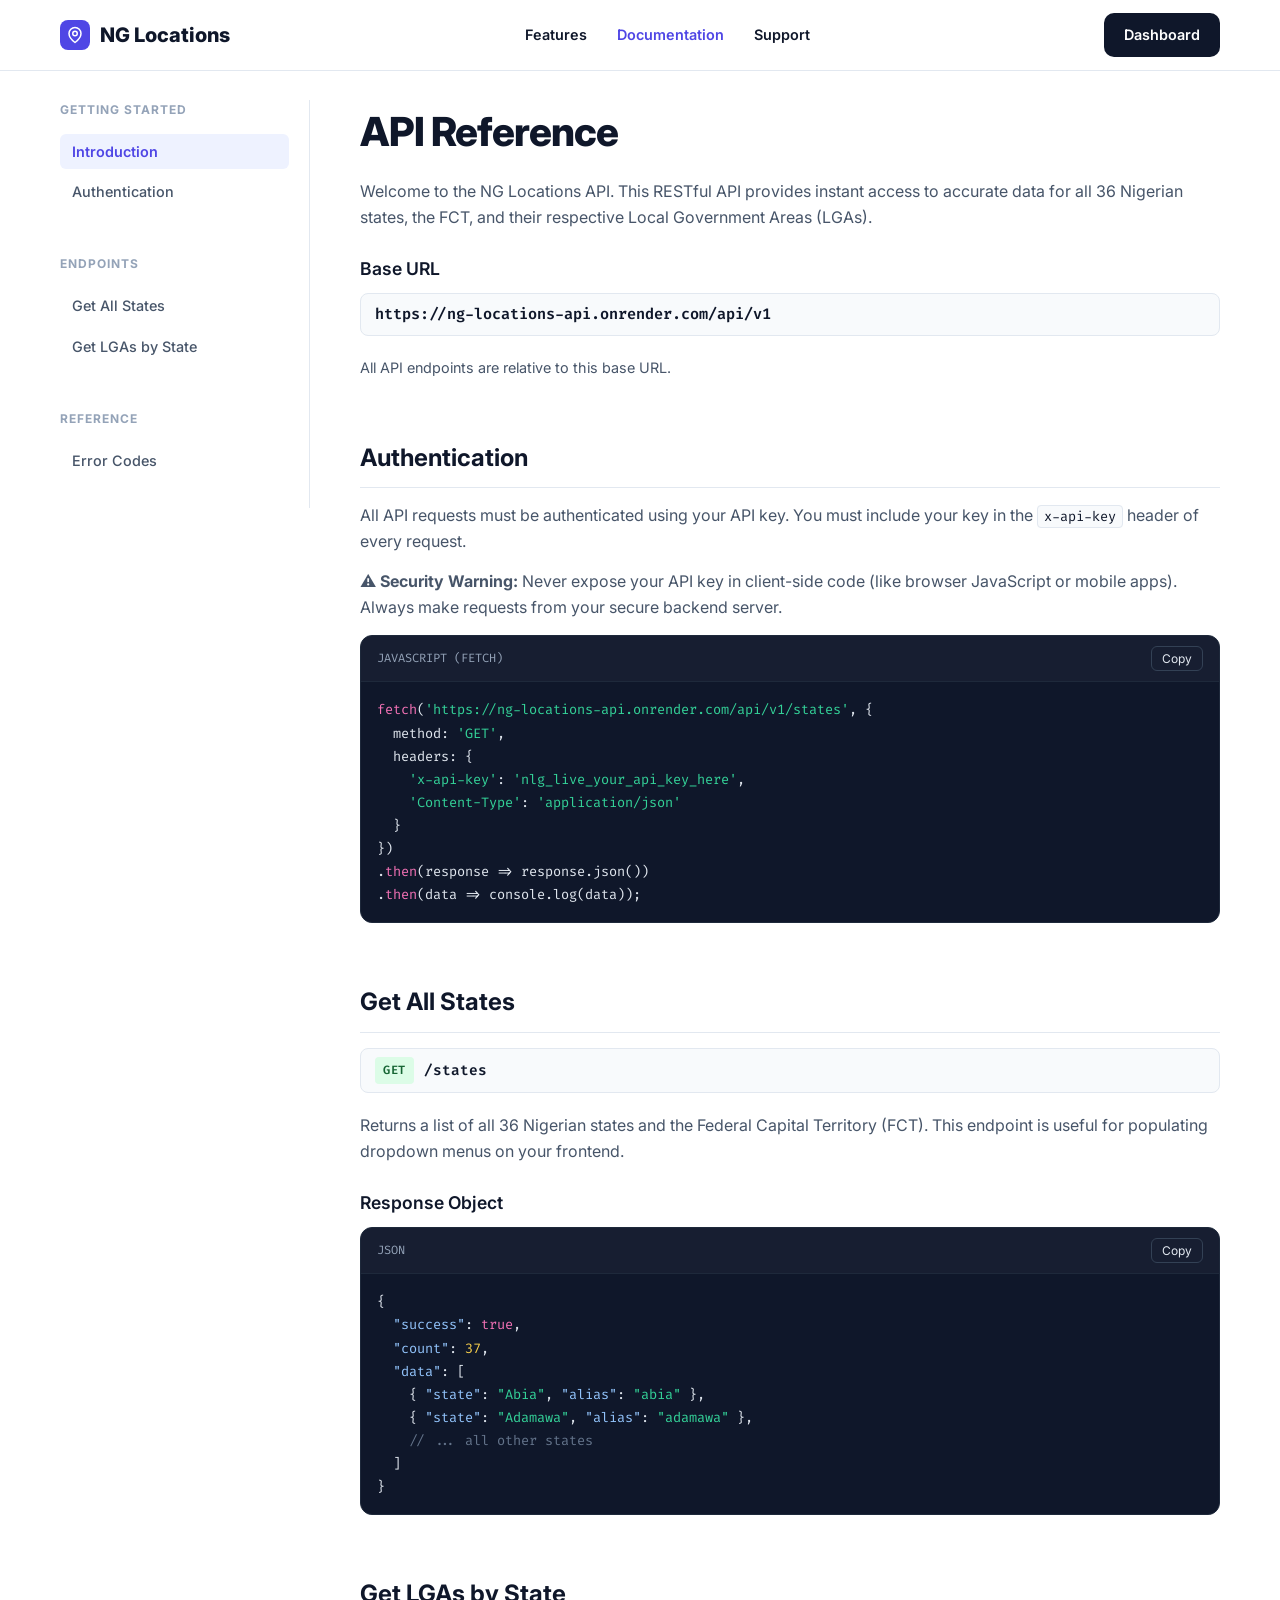
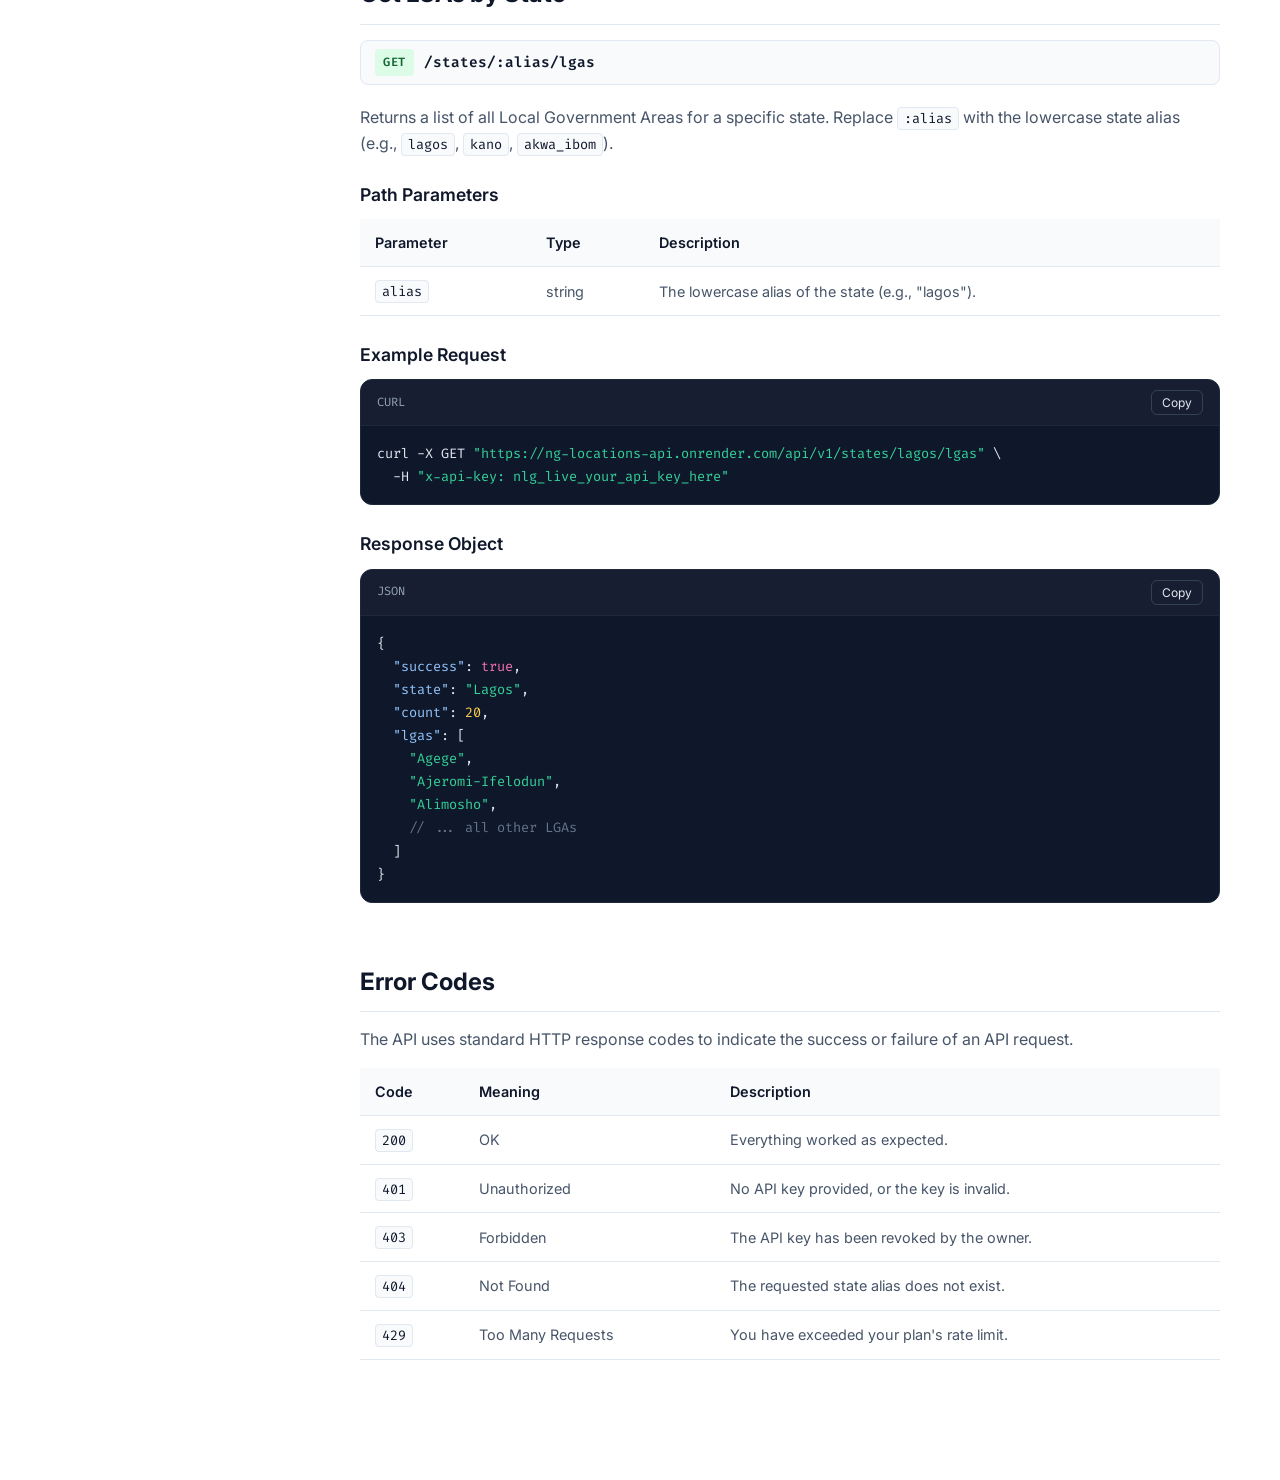
==== documentation.html @ 154bee16 "Initial frontend commit" ====
<!DOCTYPE html>
<html lang="en" style="scroll-behavior: smooth;">
<head>
  <meta charset="UTF-8">
  <meta name="viewport" content="width=device-width, initial-scale=1.0">
  <title>Documentation - NG Locations API</title>
  
  <link href="https://fonts.googleapis.com/css2?family=Inter:wght@400;500;600;700;800&family=Fira+Code:wght@400;500&display=swap" rel="stylesheet">
  
  <style>
    :root {
      --bg-main: #ffffff; --bg-surface: #f8fafc;
      --text-main: #0f172a; --text-muted: #475569;
      --primary: #4f46e5; --primary-hover: #4338ca;
      --border-color: #e2e8f0;
      --font-sans: 'Inter', sans-serif;
      --font-mono: 'Fira Code', monospace;
    }

    * { margin: 0; padding: 0; box-sizing: border-box; }
    body { font-family: var(--font-sans); background-color: var(--bg-main); color: var(--text-main); line-height: 1.6; }
    a { text-decoration: none; color: inherit; }
    
    /* ================= HEADER ================= */
    .header { position: fixed; top: 0; width: 100%; z-index: 50; background: rgba(255,255,255,0.85); backdrop-filter: blur(12px); border-bottom: 1px solid var(--border-color); }
    .nav-container { max-width: 1200px; margin: 0 auto; padding: 0 20px; height: 70px; display: flex; justify-content: space-between; align-items: center; }
    .logo { display: flex; align-items: center; gap: 10px; font-weight: 800; font-size: 1.25rem; color: var(--text-main); }
    .logo-icon { background: var(--primary); color: white; padding: 6px; border-radius: 8px; display: flex; }
    .nav-links { display: none; gap: 30px; font-size: 0.9rem; font-weight: 600; }
    @media(min-width: 768px) { .nav-links { display: flex; } }
    .nav-links a:hover { color: var(--primary); }
    .btn { display: inline-flex; align-items: center; gap: 8px; padding: 10px 20px; border-radius: 10px; font-weight: 600; background: var(--text-main); color: white; cursor: pointer; border: none; font-size: 0.9rem; transition: background 0.2s; }
    .btn:hover { background: #1e293b; }

    /* ================= LAYOUT ================= */
    .docs-wrapper { max-width: 1200px; margin: 100px auto 60px auto; padding: 0 20px; display: flex; flex-direction: column; gap: 30px; }
    @media(min-width: 800px) { .docs-wrapper { flex-direction: row; gap: 50px; } }

    /* ================= SIDEBAR ================= */
    .sidebar { width: 100%; display: flex; flex-direction: row; overflow-x: auto; gap: 15px; padding-bottom: 15px; border-bottom: 1px solid var(--border-color); }
    @media(min-width: 800px) { 
      .sidebar { width: 250px; flex-direction: column; border-bottom: none; border-right: 1px solid var(--border-color); padding-right: 20px; padding-bottom: 0; position: sticky; top: 100px; height: fit-content; overflow-x: visible; flex-shrink: 0; } 
    }
    
    .sidebar-group { display: flex; flex-direction: row; gap: 15px; }
    @media(min-width: 800px) { .sidebar-group { flex-direction: column; gap: 5px; margin-bottom: 30px; } }
    
    .sidebar h3 { display: none; font-size: 0.75rem; text-transform: uppercase; color: #94a3b8; letter-spacing: 1px; margin-bottom: 10px; font-weight: 700; }
    @media(min-width: 800px) { .sidebar h3 { display: block; } }
    
    .sidebar a { font-size: 0.9rem; font-weight: 500; color: var(--text-muted); padding: 6px 12px; border-radius: 6px; white-space: nowrap; transition: all 0.2s; }
    .sidebar a:hover, .sidebar a.active { background: #eef2ff; color: var(--primary); font-weight: 600; }

    /* ================= CONTENT ================= */
    .content { flex: 1; min-width: 0; }
    .content section { scroll-margin-top: 100px; margin-bottom: 60px; }
    
    .content h1 { font-size: 2.5rem; font-weight: 800; margin-bottom: 15px; letter-spacing: -1px; }
    .content h2 { font-size: 1.5rem; font-weight: 700; margin-bottom: 15px; padding-bottom: 10px; border-bottom: 1px solid var(--border-color); }
    .content h3 { font-size: 1.1rem; font-weight: 600; margin: 25px 0 10px 0; }
    .content p { color: var(--text-muted); margin-bottom: 15px; font-size: 1rem; }
    .content ul { margin-left: 20px; color: var(--text-muted); margin-bottom: 20px; }
    .content li { margin-bottom: 8px; }
    
    code { font-family: var(--font-mono); background: var(--bg-surface); padding: 2px 6px; border-radius: 4px; font-size: 0.85rem; color: var(--text-main); border: 1px solid var(--border-color); }

    /* ENDPOINT BADGES */
    .endpoint { display: inline-flex; align-items: center; gap: 10px; background: var(--bg-surface); border: 1px solid var(--border-color); padding: 8px 14px; border-radius: 8px; font-family: var(--font-mono); font-weight: 600; font-size: 0.9rem; margin-bottom: 20px; width: 100%; }
    .method-get { background: #dcfce7; color: #166534; padding: 4px 8px; border-radius: 4px; font-size: 0.75rem; letter-spacing: 0.5px; }
    
    /* CODE BLOCKS */
    .code-container { position: relative; margin-bottom: 25px; border-radius: 12px; overflow: hidden; background: #0f172a; border: 1px solid #1e293b; }
    .code-header { display: flex; justify-content: space-between; align-items: center; padding: 10px 16px; background: rgba(255,255,255,0.03); border-bottom: 1px solid #1e293b; }
    .code-lang { color: #94a3b8; font-size: 0.75rem; font-family: var(--font-mono); text-transform: uppercase; }
    .btn-copy { background: transparent; border: 1px solid #334155; color: #e2e8f0; padding: 4px 10px; border-radius: 6px; font-size: 0.75rem; cursor: pointer; transition: all 0.2s; font-family: var(--font-sans); }
    .btn-copy:hover { background: #1e293b; }
    
    .code-body { padding: 16px; font-family: var(--font-mono); font-size: 0.85rem; overflow-x: auto; color: #e2e8f0; line-height: 1.7; }
    .c-keyword { color: #f472b6; } .c-string { color: #34d399; } .c-comment { color: #64748b; } .c-property { color: #93c5fd; } .c-number { color: #fcd34d; }

    /* TABLES */
    table { width: 100%; border-collapse: collapse; margin-bottom: 25px; font-size: 0.9rem; text-align: left; }
    th, td { padding: 12px 15px; border-bottom: 1px solid var(--border-color); }
    th { background: var(--bg-surface); font-weight: 600; color: var(--text-main); }
    td { color: var(--text-muted); }
  </style>
</head>
<body>

  <!-- HEADER -->
  <header class="header">
    <div class="nav-container">
      <a href="index.html" class="logo">
        <div class="logo-icon"><svg xmlns="http://www.w3.org/2000/svg" width="18" height="18" viewBox="0 0 24 24" fill="none" stroke="currentColor" stroke-width="2" stroke-linecap="round" stroke-linejoin="round"><path d="M20 10c0 6-8 12-8 12s-8-6-8-12a8 8 0 0 1 16 0Z"/><circle cx="12" cy="10" r="3"/></svg></div>
        NG Locations
      </a>
      <nav class="nav-links">
        <a href="features.html">Features</a>
        <a href="documentation.html" style="color: var(--primary);">Documentation</a>
        <a href="support.html">Support</a>
      </nav>
      <a href="auth.html" class="btn">Dashboard</a>
    </div>
  </header>

  <div class="docs-wrapper">
    
    <!-- SIDEBAR NAVIGATION -->
    <aside class="sidebar">
      <div class="sidebar-group">
        <h3>Getting Started</h3>
        <a href="#introduction">Introduction</a>
        <a href="#authentication">Authentication</a>
      </div>
      <div class="sidebar-group">
        <h3>Endpoints</h3>
        <a href="#get-states">Get All States</a>
        <a href="#get-lgas">Get LGAs by State</a>
      </div>
      <div class="sidebar-group">
        <h3>Reference</h3>
        <a href="#errors">Error Codes</a>
      </div>
    </aside>

    <!-- MAIN CONTENT -->
    <main class="content">
      
      <!-- INTRODUCTION -->
      <section id="introduction">
        <h1>API Reference</h1>
        <p>Welcome to the NG Locations API. This RESTful API provides instant access to accurate data for all 36 Nigerian states, the FCT, and their respective Local Government Areas (LGAs).</p>
        
        <h3>Base URL</h3>
        <div class="endpoint" style="margin-bottom: 10px;">
          <code style="background: transparent; border: none; font-size: 0.95rem; padding: 0;">https://ng-locations-api.onrender.com/api/v1</code>
        </div>
        <p style="font-size: 0.9rem; margin-top: 10px;">All API endpoints are relative to this base URL.</p>
      </section>

      <!-- AUTHENTICATION -->
      <section id="authentication">
        <h2>Authentication</h2>
        <p>All API requests must be authenticated using your API key. You must include your key in the <code>x-api-key</code> header of every request.</p>
        
        <p><strong>⚠️ Security Warning:</strong> Never expose your API key in client-side code (like browser JavaScript or mobile apps). Always make requests from your secure backend server.</p>

        <div class="code-container">
          <div class="code-header">
            <span class="code-lang">JavaScript (Fetch)</span>
            <button class="btn-copy" onclick="copyCode(this)">Copy</button>
          </div>
          <div class="code-body">
            <span class="c-keyword">fetch</span>(<span class="c-string">'https://ng-locations-api.onrender.com/api/v1/states'</span>, {<br>
            &nbsp;&nbsp;method: <span class="c-string">'GET'</span>,<br>
            &nbsp;&nbsp;headers: {<br>
            &nbsp;&nbsp;&nbsp;&nbsp;<span class="c-string">'x-api-key'</span>: <span class="c-string">'nlg_live_your_api_key_here'</span>,<br>
            &nbsp;&nbsp;&nbsp;&nbsp;<span class="c-string">'Content-Type'</span>: <span class="c-string">'application/json'</span><br>
            &nbsp;&nbsp;}<br>
            })<br>
            .<span class="c-keyword">then</span>(response => response.json())<br>
            .<span class="c-keyword">then</span>(data => console.log(data));
          </div>
        </div>
      </section>

      <!-- GET STATES -->
      <section id="get-states">
        <h2>Get All States</h2>
        <div class="endpoint">
          <span class="method-get">GET</span> /states
        </div>
        <p>Returns a list of all 36 Nigerian states and the Federal Capital Territory (FCT). This endpoint is useful for populating dropdown menus on your frontend.</p>
        
        <h3>Response Object</h3>
        <div class="code-container">
          <div class="code-header">
            <span class="code-lang">JSON</span>
            <button class="btn-copy" onclick="copyCode(this)">Copy</button>
          </div>
          <div class="code-body">
            {<br>
            &nbsp;&nbsp;<span class="c-property">"success"</span>: <span class="c-keyword">true</span>,<br>
            &nbsp;&nbsp;<span class="c-property">"count"</span>: <span class="c-number">37</span>,<br>
            &nbsp;&nbsp;<span class="c-property">"data"</span>: [<br>
            &nbsp;&nbsp;&nbsp;&nbsp;{ <span class="c-property">"state"</span>: <span class="c-string">"Abia"</span>, <span class="c-property">"alias"</span>: <span class="c-string">"abia"</span> },<br>
            &nbsp;&nbsp;&nbsp;&nbsp;{ <span class="c-property">"state"</span>: <span class="c-string">"Adamawa"</span>, <span class="c-property">"alias"</span>: <span class="c-string">"adamawa"</span> },<br>
            &nbsp;&nbsp;&nbsp;&nbsp;<span class="c-comment">// ... all other states</span><br>
            &nbsp;&nbsp;]<br>
            }
          </div>
        </div>
      </section>

      <!-- GET LGAS -->
      <section id="get-lgas">
        <h2>Get LGAs by State</h2>
        <div class="endpoint">
          <span class="method-get">GET</span> /states/:alias/lgas
        </div>
        <p>Returns a list of all Local Government Areas for a specific state. Replace <code>:alias</code> with the lowercase state alias (e.g., <code>lagos</code>, <code>kano</code>, <code>akwa_ibom</code>).</p>

        <h3>Path Parameters</h3>
        <table>
          <tr>
            <th>Parameter</th>
            <th>Type</th>
            <th>Description</th>
          </tr>
          <tr>
            <td><code>alias</code></td>
            <td>string</td>
            <td>The lowercase alias of the state (e.g., "lagos").</td>
          </tr>
        </table>

        <h3>Example Request</h3>
        <div class="code-container">
          <div class="code-header">
            <span class="code-lang">cURL</span>
            <button class="btn-copy" onclick="copyCode(this)">Copy</button>
          </div>
          <div class="code-body">
            curl -X GET <span class="c-string">"https://ng-locations-api.onrender.com/api/v1/states/lagos/lgas"</span> \<br>
            &nbsp;&nbsp;-H <span class="c-string">"x-api-key: nlg_live_your_api_key_here"</span>
          </div>
        </div>

        <h3>Response Object</h3>
        <div class="code-container">
          <div class="code-header">
            <span class="code-lang">JSON</span>
            <button class="btn-copy" onclick="copyCode(this)">Copy</button>
          </div>
          <div class="code-body">
            {<br>
            &nbsp;&nbsp;<span class="c-property">"success"</span>: <span class="c-keyword">true</span>,<br>
            &nbsp;&nbsp;<span class="c-property">"state"</span>: <span class="c-string">"Lagos"</span>,<br>
            &nbsp;&nbsp;<span class="c-property">"count"</span>: <span class="c-number">20</span>,<br>
            &nbsp;&nbsp;<span class="c-property">"lgas"</span>: [<br>
            &nbsp;&nbsp;&nbsp;&nbsp;<span class="c-string">"Agege"</span>,<br>
            &nbsp;&nbsp;&nbsp;&nbsp;<span class="c-string">"Ajeromi-Ifelodun"</span>,<br>
            &nbsp;&nbsp;&nbsp;&nbsp;<span class="c-string">"Alimosho"</span>,<br>
            &nbsp;&nbsp;&nbsp;&nbsp;<span class="c-comment">// ... all other LGAs</span><br>
            &nbsp;&nbsp;]<br>
            }
          </div>
        </div>
      </section>

      <!-- ERRORS -->
      <section id="errors">
        <h2>Error Codes</h2>
        <p>The API uses standard HTTP response codes to indicate the success or failure of an API request.</p>
        
        <table>
          <tr>
            <th>Code</th>
            <th>Meaning</th>
            <th>Description</th>
          </tr>
          <tr>
            <td><code>200</code></td>
            <td>OK</td>
            <td>Everything worked as expected.</td>
          </tr>
          <tr>
            <td><code>401</code></td>
            <td>Unauthorized</td>
            <td>No API key provided, or the key is invalid.</td>
          </tr>
          <tr>
            <td><code>403</code></td>
            <td>Forbidden</td>
            <td>The API key has been revoked by the owner.</td>
          </tr>
          <tr>
            <td><code>404</code></td>
            <td>Not Found</td>
            <td>The requested state alias does not exist.</td>
          </tr>
          <tr>
            <td><code>429</code></td>
            <td>Too Many Requests</td>
            <td>You have exceeded your plan's rate limit.</td>
          </tr>
        </table>
      </section>

    </main>
  </div>

  <!-- JAVASCRIPT FOR COPY BUTTON & SCROLL SPY -->
  <script>
    // 1. Copy Code Function
    function copyCode(btn) {
      const codeContainer = btn.closest('.code-container');
      const codeBody = codeContainer.querySelector('.code-body');
      const textToCopy = codeBody.innerText;
      
      navigator.clipboard.writeText(textToCopy).then(() => {
        const originalText = btn.textContent;
        btn.textContent = 'Copied!';
        btn.style.color = '#34d399';
        btn.style.borderColor = '#34d399';
        
        setTimeout(() => {
          btn.textContent = originalText;
          btn.style.color = '#e2e8f0';
          btn.style.borderColor = '#334155';
        }, 2000);
      });
    }

    // 2. Highlight Active Sidebar Link on Scroll (Scroll Spy)
    const sections = document.querySelectorAll('section');
    const navLinks = document.querySelectorAll('.sidebar a');

    window.addEventListener('scroll', () => {
      let current = '';
      
      sections.forEach(section => {
        const sectionTop = section.offsetTop;
        if (scrollY >= sectionTop - 150) {
          current = section.getAttribute('id');
        }
      });

      navLinks.forEach(link => {
        link.classList.remove('active');
        if (link.getAttribute('href') === `#${current}`) {
          link.classList.add('active');
        }
      });
    });
  </script>
</body>
</html>
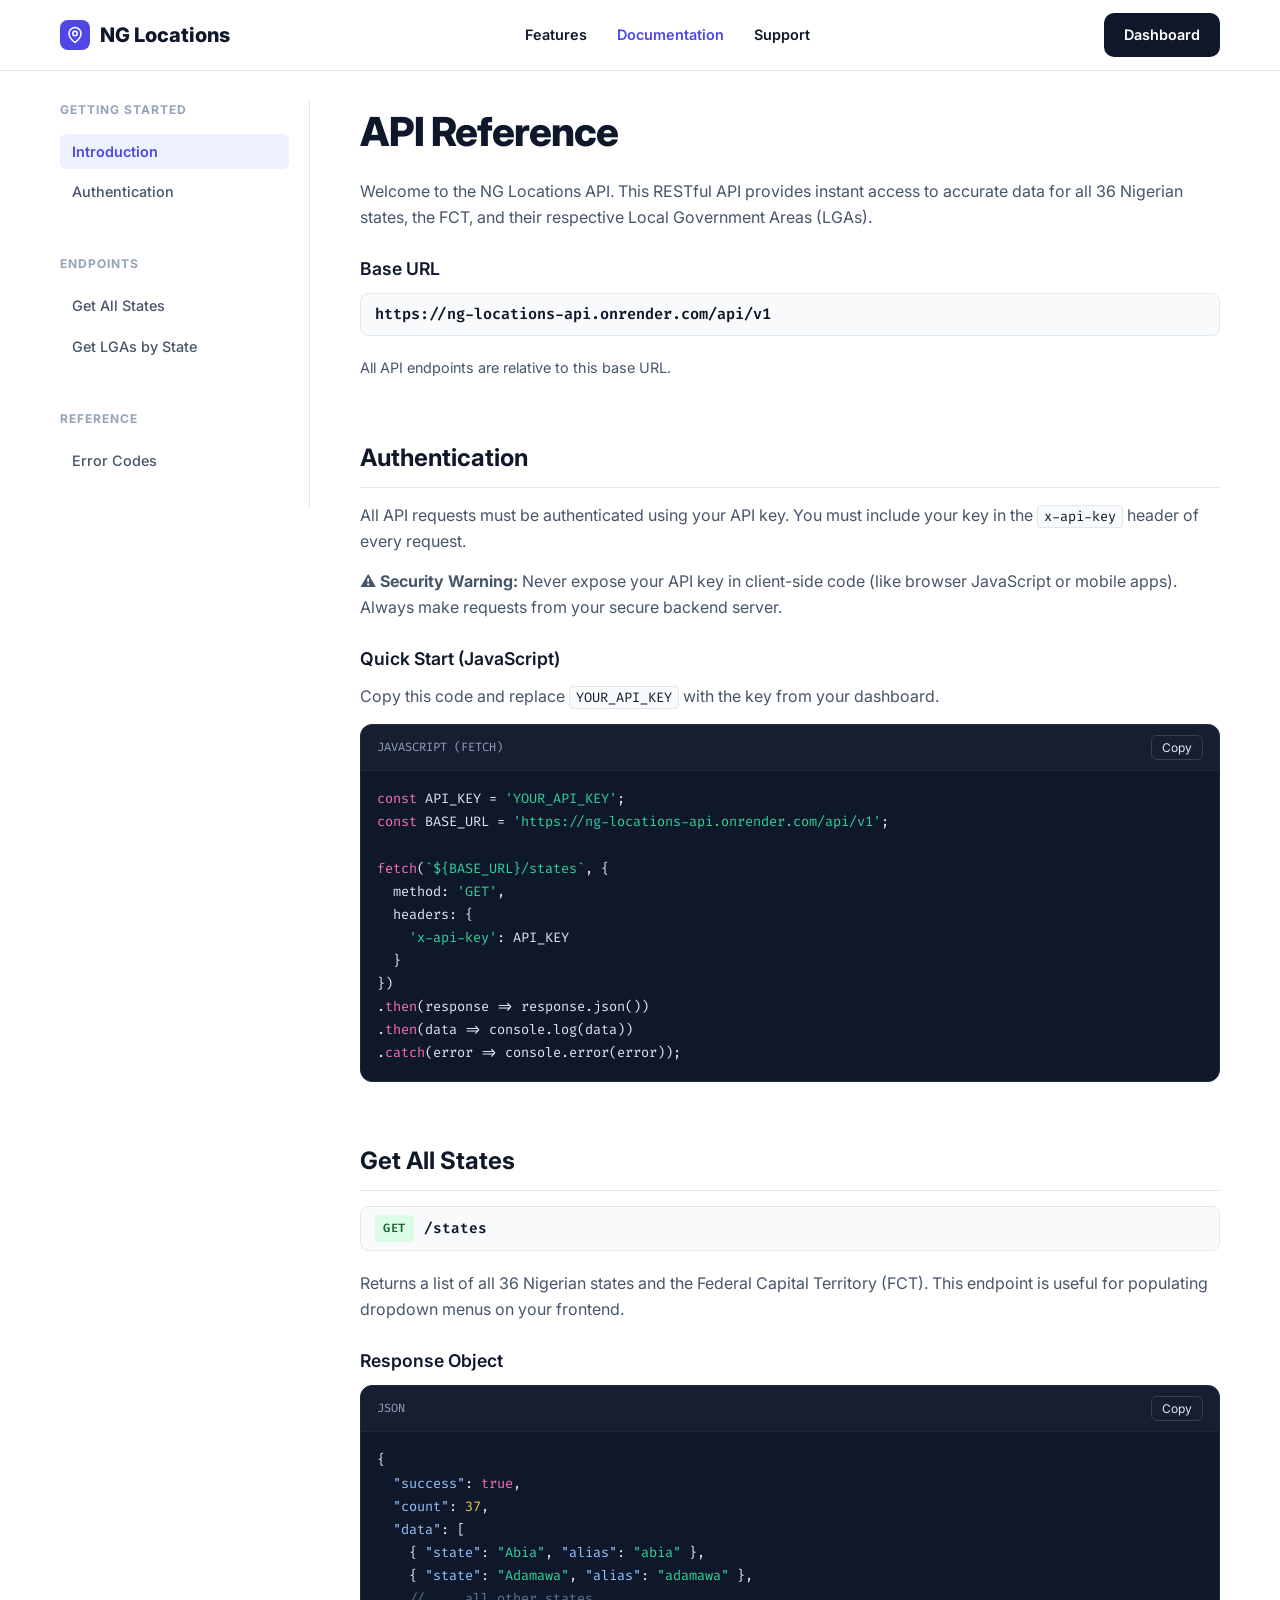
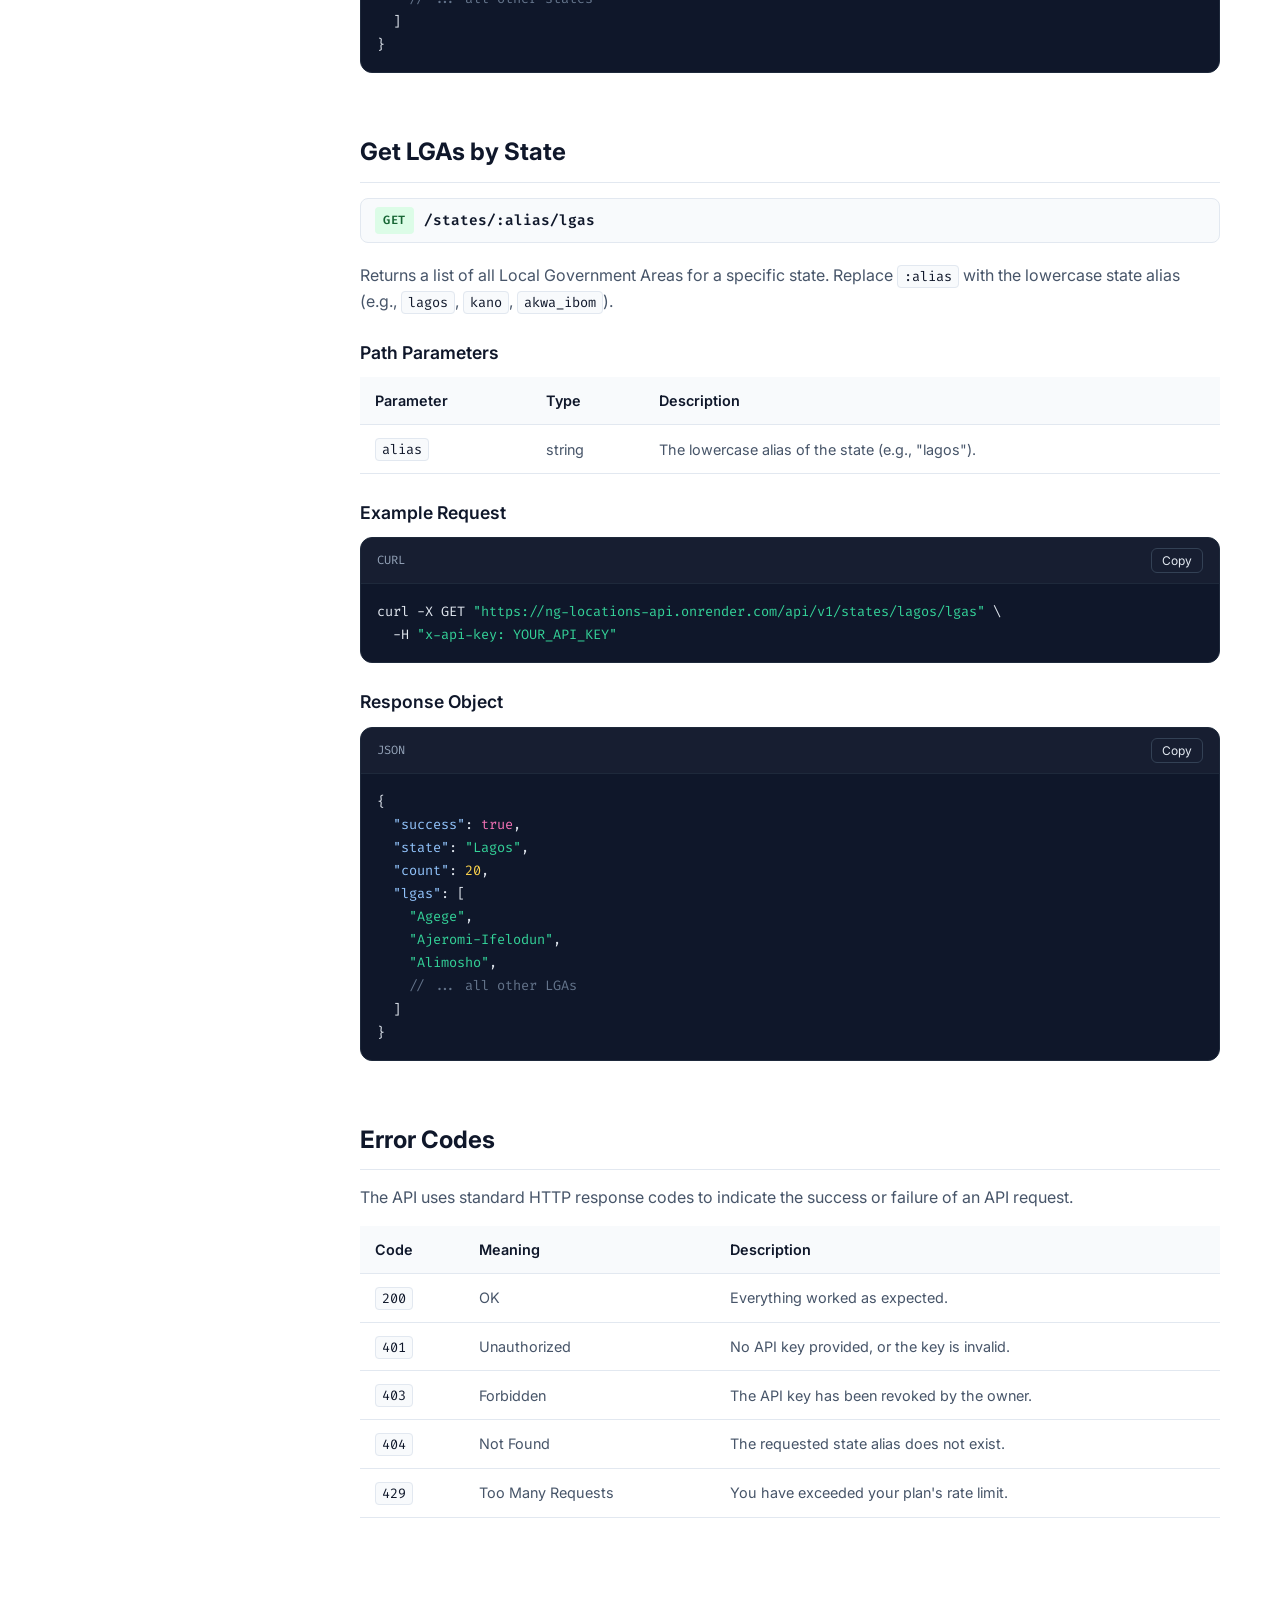
==== commit e89c3158: "Updated docs and dashboard code snippets" ====
--- a/documentation.html
+++ b/documentation.html
@@ -145,21 +145,27 @@
         
         <p><strong>⚠️ Security Warning:</strong> Never expose your API key in client-side code (like browser JavaScript or mobile apps). Always make requests from your secure backend server.</p>
 
+        <h3>Quick Start (JavaScript)</h3>
+        <p>Copy this code and replace <code>YOUR_API_KEY</code> with the key from your dashboard.</p>
+
         <div class="code-container">
           <div class="code-header">
             <span class="code-lang">JavaScript (Fetch)</span>
             <button class="btn-copy" onclick="copyCode(this)">Copy</button>
           </div>
           <div class="code-body">
-            <span class="c-keyword">fetch</span>(<span class="c-string">'https://ng-locations-api.onrender.com/api/v1/states'</span>, {<br>
+            <span class="c-keyword">const</span> API_KEY = <span class="c-string">'YOUR_API_KEY'</span>;<br>
+            <span class="c-keyword">const</span> BASE_URL = <span class="c-string">'https://ng-locations-api.onrender.com/api/v1'</span>;<br><br>
+            
+            <span class="c-keyword">fetch</span>(<span class="c-string">`${BASE_URL}/states`</span>, {<br>
             &nbsp;&nbsp;method: <span class="c-string">'GET'</span>,<br>
             &nbsp;&nbsp;headers: {<br>
-            &nbsp;&nbsp;&nbsp;&nbsp;<span class="c-string">'x-api-key'</span>: <span class="c-string">'nlg_live_your_api_key_here'</span>,<br>
-            &nbsp;&nbsp;&nbsp;&nbsp;<span class="c-string">'Content-Type'</span>: <span class="c-string">'application/json'</span><br>
+            &nbsp;&nbsp;&nbsp;&nbsp;<span class="c-string">'x-api-key'</span>: API_KEY<br>
             &nbsp;&nbsp;}<br>
             })<br>
             .<span class="c-keyword">then</span>(response => response.json())<br>
-            .<span class="c-keyword">then</span>(data => console.log(data));
+            .<span class="c-keyword">then</span>(data => console.log(data))<br>
+            .<span class="c-keyword">catch</span>(error => console.error(error));
           </div>
         </div>
       </section>
@@ -222,7 +228,7 @@
           </div>
           <div class="code-body">
             curl -X GET <span class="c-string">"https://ng-locations-api.onrender.com/api/v1/states/lagos/lgas"</span> \<br>
-            &nbsp;&nbsp;-H <span class="c-string">"x-api-key: nlg_live_your_api_key_here"</span>
+            &nbsp;&nbsp;-H <span class="c-string">"x-api-key: YOUR_API_KEY"</span>
           </div>
         </div>
 
